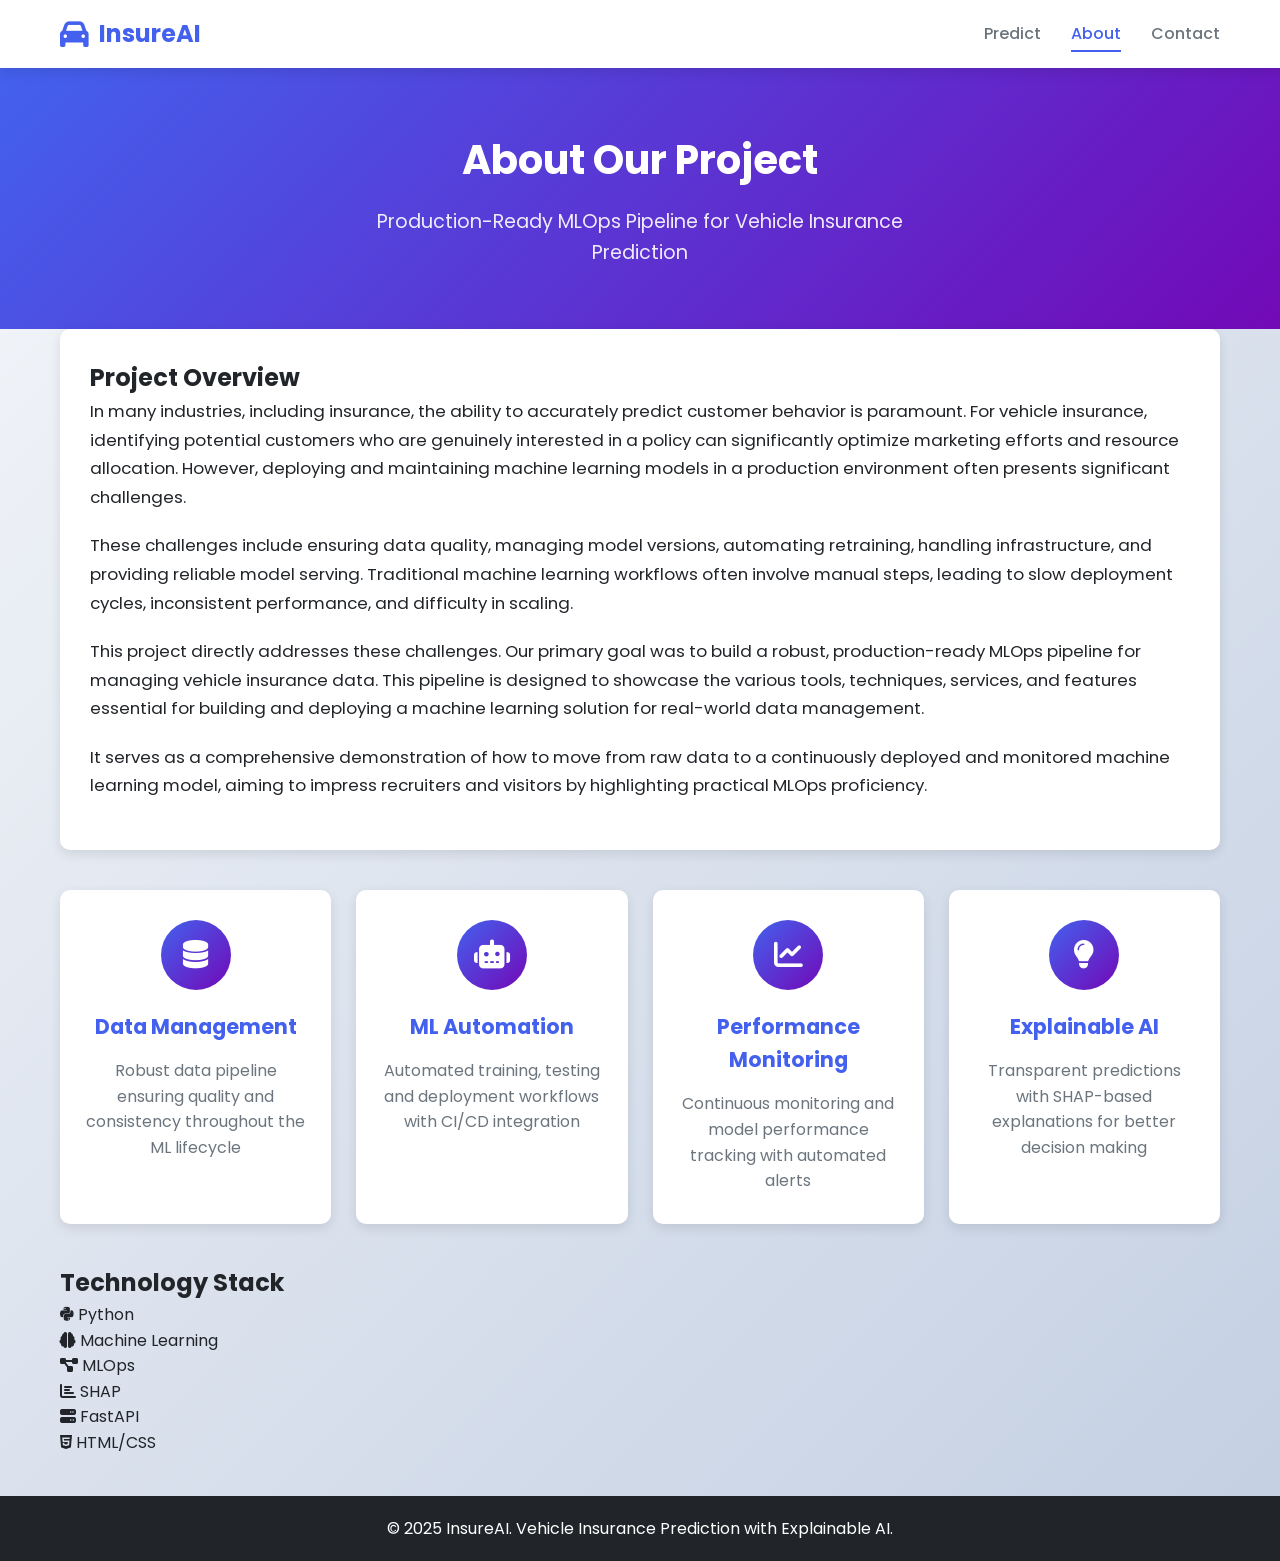
==== templates/contact.html @ 747cd45f "Final Part2.." ====
<!DOCTYPE html>
<html lang="en">
<head>
    <meta charset="UTF-8">
    <meta name="viewport" content="width=device-width, initial-scale=1.0">
    <title>About | InsureAI - Vehicle Insurance Prediction</title>
    <link rel="stylesheet" href="/static/css/style.css">
    <link href="https://fonts.googleapis.com/css2?family=Poppins:wght@300;400;500;600;700&display=swap" rel="stylesheet">
    <link rel="stylesheet" href="https://cdnjs.cloudflare.com/ajax/libs/font-awesome/6.4.0/css/all.min.css">
</head>
<body>
    <!-- Header Section -->
    <header class="header">
        <div class="container">
            <div class="logo">
                <i class="fas fa-car"></i>
                <span>InsureAI</span>
            </div>
            <nav class="nav">
                <a href="/" class="nav-link">Predict</a>
                <a href="/about" class="nav-link active">About</a>
                <a href="/contact" class="nav-link">Contact</a>
            </nav>
        </div>
    </header>

    <!-- Hero Section -->
    <section class="hero">
        <div class="container">
            <div class="hero-content">
                <h1>About Our Project</h1>
                <p>Production-Ready MLOps Pipeline for Vehicle Insurance Prediction</p>
            </div>
        </div>
    </section>

    <!-- Main Content -->
    <main class="main">
        <div class="container">
            <div class="about-content">
                <div class="about-text">
                    <h2>Project Overview</h2>
                    <p>
                        In many industries, including insurance, the ability to accurately predict customer behavior is paramount. For vehicle insurance, identifying potential customers who are genuinely interested in a policy can significantly optimize marketing efforts and resource allocation. However, deploying and maintaining machine learning models in a production environment often presents significant challenges.
                    </p>
                    <p>
                        These challenges include ensuring data quality, managing model versions, automating retraining, handling infrastructure, and providing reliable model serving. Traditional machine learning workflows often involve manual steps, leading to slow deployment cycles, inconsistent performance, and difficulty in scaling.
                    </p>
                    <p>
                        This project directly addresses these challenges. Our primary goal was to build a robust, production-ready MLOps pipeline for managing vehicle insurance data. This pipeline is designed to showcase the various tools, techniques, services, and features essential for building and deploying a machine learning solution for real-world data management.
                    </p>
                    <p>
                        It serves as a comprehensive demonstration of how to move from raw data to a continuously deployed and monitored machine learning model, aiming to impress recruiters and visitors by highlighting practical MLOps proficiency.
                    </p>
                </div>

                <div class="features-grid">
                    <div class="feature-card">
                        <div class="feature-icon">
                            <i class="fas fa-database"></i>
                        </div>
                        <h3>Data Management</h3>
                        <p>Robust data pipeline ensuring quality and consistency throughout the ML lifecycle</p>
                    </div>
                    <div class="feature-card">
                        <div class="feature-icon">
                            <i class="fas fa-robot"></i>
                        </div>
                        <h3>ML Automation</h3>
                        <p>Automated training, testing and deployment workflows with CI/CD integration</p>
                    </div>
                    <div class="feature-card">
                        <div class="feature-icon">
                            <i class="fas fa-chart-line"></i>
                        </div>
                        <h3>Performance Monitoring</h3>
                        <p>Continuous monitoring and model performance tracking with automated alerts</p>
                    </div>
                    <div class="feature-card">
                        <div class="feature-icon">
                            <i class="fas fa-lightbulb"></i>
                        </div>
                        <h3>Explainable AI</h3>
                        <p>Transparent predictions with SHAP-based explanations for better decision making</p>
                    </div>
                </div>

                <div class="tech-stack">
                    <h2>Technology Stack</h2>
                    <div class="tech-grid">
                        <div class="tech-item">
                            <i class="fab fa-python"></i>
                            <span>Python</span>
                        </div>
                        <div class="tech-item">
                            <i class="fas fa-brain"></i>
                            <span>Machine Learning</span>
                        </div>
                        <div class="tech-item">
                            <i class="fas fa-project-diagram"></i>
                            <span>MLOps</span>
                        </div>
                        <div class="tech-item">
                            <i class="fas fa-chart-bar"></i>
                            <span>SHAP</span>
                        </div>
                        <div class="tech-item">
                            <i class="fas fa-server"></i>
                            <span>FastAPI</span>
                        </div>
                        <div class="tech-item">
                            <i class="fab fa-html5"></i>
                            <span>HTML/CSS</span>
                        </div>
                    </div>
                </div>
            </div>
        </div>
    </main>

    <!-- Footer -->
    <footer class="footer">
        <div class="container">
            <p>&copy; 2025 InsureAI. Vehicle Insurance Prediction with Explainable AI.</p>
        </div>
    </footer>
</body>
</html>
---- static/css/style.css ----
/* style.css - Enhanced for Vehicle Insurance Prediction */

/* Reset and Base Styles */
* {
    margin: 0;
    padding: 0;
    box-sizing: border-box;
}

:root {
    --primary: #4361ee;
    --primary-dark: #3a56d4;
    --secondary: #7209b7;
    --success: #4cc9f0;
    --danger: #f72585;
    --warning: #f8961e;
    --light: #f8f9fa;
    --dark: #212529;
    --gray: #6c757d;
    --light-gray: #e9ecef;
    --white: #ffffff;
    --shadow: 0 4px 12px rgba(0, 0, 0, 0.1);
    --radius: 10px;
    --transition: all 0.3s ease;
}

body {
    font-family: 'Poppins', sans-serif;
    line-height: 1.6;
    color: var(--dark);
    background: linear-gradient(135deg, #f5f7fa 0%, #c3cfe2 100%);
    min-height: 100vh;
    display: flex;
    flex-direction: column;
}

.container {
    width: 100%;
    max-width: 1200px;
    margin: 0 auto;
    padding: 0 20px;
}

/* Header Styles */
.header {
    background: var(--white);
    box-shadow: var(--shadow);
    position: sticky;
    top: 0;
    z-index: 100;
}

.header .container {
    display: flex;
    justify-content: space-between;
    align-items: center;
    padding: 15px 20px;
}

.logo {
    display: flex;
    align-items: center;
    font-size: 1.5rem;
    font-weight: 700;
    color: var(--primary);
}

.logo i {
    margin-right: 10px;
    font-size: 1.8rem;
}

.nav {
    display: flex;
    gap: 30px;
}

.nav-link {
    text-decoration: none;
    color: var(--gray);
    font-weight: 500;
    transition: var(--transition);
    position: relative;
}

.nav-link:hover,
.nav-link.active {
    color: var(--primary);
}

.nav-link.active::after {
    content: '';
    position: absolute;
    bottom: -5px;
    left: 0;
    width: 100%;
    height: 2px;
    background: var(--primary);
}

/* Hero Section */
.hero {
    background: linear-gradient(135deg, var(--primary) 0%, var(--secondary) 100%);
    color: var(--white);
    padding: 60px 0;
    text-align: center;
}

.hero-content h1 {
    font-size: 2.5rem;
    margin-bottom: 15px;
    font-weight: 700;
}

.hero-content p {
    font-size: 1.2rem;
    opacity: 0.9;
    max-width: 600px;
    margin: 0 auto;
}

/* Main Content */
.main {
    flex: 1;
}

.section {
    padding: 60px 0;
}

.section-header {
    text-align: center;
    margin-bottom: 50px;
}

.section-header h2 {
    color: var(--primary);
    font-size: 2.2rem;
    margin-bottom: 15px;
}

.section-header p {
    color: var(--gray);
    font-size: 1.1rem;
    max-width: 600px;
    margin: 0 auto;
}

/* Card Styles */
.card {
    background: var(--white);
    border-radius: var(--radius);
    box-shadow: var(--shadow);
    overflow: hidden;
}

.card-header {
    padding: 30px;
    border-bottom: 1px solid var(--light-gray);
    background: linear-gradient(to right, #f8f9fa, #ffffff);
}

.card-header h2 {
    color: var(--primary);
    margin-bottom: 10px;
    font-size: 1.8rem;
}

.card-header p {
    color: var(--gray);
    font-size: 1rem;
}

/* Form Styles */
.prediction-form {
    padding: 30px;
}

.form-row {
    display: flex;
    gap: 20px;
    margin-bottom: 25px;
}

.form-group {
    flex: 1;
    display: flex;
    flex-direction: column;
}

.form-group label {
    display: flex;
    align-items: center;
    margin-bottom: 10px;
    font-weight: 600;
    color: var(--dark);
}

.form-group label i {
    margin-right: 8px;
    color: var(--primary);
    width: 20px;
    text-align: center;
}

input[type="number"],
input[type="text"],
input[type="email"],
textarea {
    padding: 12px 15px;
    border: 1px solid var(--light-gray);
    border-radius: var(--radius);
    font-size: 1rem;
    transition: var(--transition);
    font-family: 'Poppins', sans-serif;
}

input[type="number"]:focus,
input[type="text"]:focus,
input[type="email"]:focus,
textarea:focus {
    outline: none;
    border-color: var(--primary);
    box-shadow: 0 0 0 3px rgba(67, 97, 238, 0.2);
}

.radio-group {
    display: flex;
    gap: 20px;
    margin-top: 5px;
}

.radio-group input[type="radio"] {
    display: none;
}

.radio-label {
    display: inline-block;
    padding: 10px 20px;
    background: var(--light-gray);
    border-radius: var(--radius);
    cursor: pointer;
    transition: var(--transition);
    text-align: center;
    flex: 1;
}

.radio-group input[type="radio"]:checked + .radio-label {
    background: var(--primary);
    color: var(--white);
}

.radio-label:hover {
    background: #dbe4ff;
}

/* Button Styles */
.form-actions {
    display: flex;
    gap: 15px;
    margin-top: 30px;
    flex-wrap: wrap;
}

.btn {
    display: inline-flex;
    align-items: center;
    justify-content: center;
    padding: 12px 25px;
    border: none;
    border-radius: var(--radius);
    font-size: 1rem;
    font-weight: 600;
    cursor: pointer;
    transition: var(--transition);
    text-decoration: none;
    gap: 8px;
}

.btn-primary {
    background: var(--primary);
    color: var(--white);
    flex: 1;
}

.btn-primary:hover {
    background: var(--primary-dark);
    transform: translateY(-2px);
    box-shadow: 0 6px 15px rgba(67, 97, 238, 0.3);
}

.btn-secondary {
    background: var(--light-gray);
    color: var(--dark);
    flex: 1;
}

.btn-secondary:hover {
    background: #dee2e6;
    transform: translateY(-2px);
}

/* Result Section */
.result-section {
    margin-top: 30px;
    padding: 0 30px 30px;
}

.result-card {
    background: var(--light);
    border-radius: var(--radius);
    overflow: hidden;
    box-shadow: 0 2px 8px rgba(0, 0, 0, 0.05);
}

.result-header {
    display: flex;
    justify-content: space-between;
    align-items: center;
    padding: 20px;
    background: var(--white);
    border-bottom: 1px solid var(--light-gray);
}

.result-header h3 {
    color: var(--dark);
    font-size: 1.3rem;
}

.prediction-badge {
    padding: 8px 20px;
    border-radius: 50px;
    font-weight: 600;
    font-size: 1rem;
}

.prediction-badge.interested {
    background: #d4edda;
    color: #155724;
    border: 1px solid #c3e6cb;
}

.prediction-badge.not-interested {
    background: #f8d7da;
    color: #721c24;
    border: 1px solid #f5c6cb;
}

/* Explanation Card */
.explanation-card {
    margin-top: 20px;
    background: var(--white);
    border-radius: var(--radius);
    overflow: hidden;
    box-shadow: 0 2px 8px rgba(0, 0, 0, 0.05);
}

.explanation-header {
    display: flex;
    align-items: center;
    padding: 20px;
    background: linear-gradient(to right, #fff9db, #ffffff);
    border-bottom: 1px solid #ffeeba;
}

.explanation-header i {
    color: #ffc107;
    font-size: 1.5rem;
    margin-right: 10px;
}

.explanation-header h3 {
    color: #856404;
    font-size: 1.3rem;
}

.explanation-content {
    padding: 20px;
}

.explanation-content p {
    line-height: 1.7;
    color: var(--dark);
}

/* Technical Details */
.technical-details {
    padding: 0 20px 20px;
}

details {
    border: 1px solid var(--light-gray);
    border-radius: var(--radius);
    overflow: hidden;
}

summary {
    padding: 15px 20px;
    background: var(--light);
    cursor: pointer;
    font-weight: 600;
    display: flex;
    align-items: center;
    gap: 10px;
    transition: var(--transition);
}

summary:hover {
    background: #e9ecef;
}

summary i {
    color: var(--primary);
}

.shap-data {
    padding: 15px;
    background: #f8f9fa;
    border-top: 1px solid var(--light-gray);
    max-height: 300px;
    overflow-y: auto;
}

.shap-data pre {
    font-family: 'Courier New', monospace;
    font-size: 0.8rem;
    white-space: pre-wrap;
    word-break: break-all;
    color: var(--dark);
}

/* About Section */
.about-content {
    display: flex;
    flex-direction: column;
    gap: 40px;
}

.about-text {
    background: var(--white);
    padding: 30px;
    border-radius: var(--radius);
    box-shadow: var(--shadow);
}

.about-text p {
    margin-bottom: 20px;
    font-size: 1.05rem;
    line-height: 1.7;
}

.features-grid {
    display: grid;
    grid-template-columns: repeat(auto-fit, minmax(250px, 1fr));
    gap: 25px;
}

.feature-card {
    background: var(--white);
    padding: 30px 25px;
    border-radius: var(--radius);
    box-shadow: var(--shadow);
    text-align: center;
    transition: var(--transition);
}

.feature-card:hover {
    transform: translateY(-5px);
    box-shadow: 0 8px 20px rgba(0, 0, 0, 0.15);
}

.feature-icon {
    width: 70px;
    height: 70px;
    background: linear-gradient(135deg, var(--primary), var(--secondary));
    border-radius: 50%;
    display: flex;
    align-items: center;
    justify-content: center;
    margin: 0 auto 20px;
}

.feature-icon i {
    font-size: 1.8rem;
    color: var(--white);
}

.feature-card h3 {
    margin-bottom: 15px;
    color: var(--primary);
    font-size: 1.3rem;
}

.feature-card p {
    color: var(--gray);
    line-height: 1.6;
}

/* Contact Section */
.contact-content {
    display: grid;
    grid-template-columns: 1fr 1fr;
    gap: 50px;
}

.contact-info {
    display: flex;
    flex-direction: column;
    gap: 25px;
}

.contact-item {
    display: flex;
    align-items: flex-start;
    gap: 20px;
    background: var(--white);
    padding: 25px;
    border-radius: var(--radius);
    box-shadow: var(--shadow);
}

.contact-icon {
    width: 50px;
    height: 50px;
    background: linear-gradient(135deg, var(--primary), var(--secondary));
    border-radius: 50%;
    display: flex;
    align-items: center;
    justify-content: center;
    flex-shrink: 0;
}

.contact-icon i {
    color: var(--white);
    font-size: 1.2rem;
}

.contact-details h3 {
    margin-bottom: 8px;
    color: var(--primary);
}

.contact-details p {
    color: var(--gray);
}

.contact-form {
    background: var(--white);
    padding: 30px;
    border-radius: var(--radius);
    box-shadow: var(--shadow);
}

.contact-form h3 {
    margin-bottom: 25px;
    color: var(--primary);
    text-align: center;
    font-size: 1.5rem;
}

.message-form .form-group {
    margin-bottom: 20px;
}

.message-form textarea {
    resize: vertical;
    min-height: 120px;
}

/* Footer */
.footer {
    background: var(--dark);
    color: var(--white);
    text-align: center;
    padding: 20px 0;
    margin-top: 40px;
}

/* Responsive Design */
@media (max-width: 768px) {
    .header .container {
        flex-direction: column;
        gap: 15px;
    }
    
    .nav {
        gap: 15px;
    }
    
    .hero-content h1 {
        font-size: 2rem;
    }
    
    .form-row {
        flex-direction: column;
        gap: 15px;
    }
    
    .form-actions {
        flex-direction: column;
    }
    
    .result-header {
        flex-direction: column;
        gap: 15px;
        align-items: flex-start;
    }
    
    .card-header, .prediction-form, .result-section {
        padding: 20px;
    }
    
    .contact-content {
        grid-template-columns: 1fr;
        gap: 30px;
    }
    
    .features-grid {
        grid-template-columns: 1fr;
    }
}

@media (max-width: 480px) {
    .hero {
        padding: 40px 0;
    }
    
    .hero-content h1 {
        font-size: 1.8rem;
    }
    
    .hero-content p {
        font-size: 1rem;
    }
    
    .radio-group {
        flex-direction: column;
        gap: 10px;
    }
    
    .section {
        padding: 40px 0;
    }
    
    .section-header h2 {
        font-size: 1.8rem;
    }
}
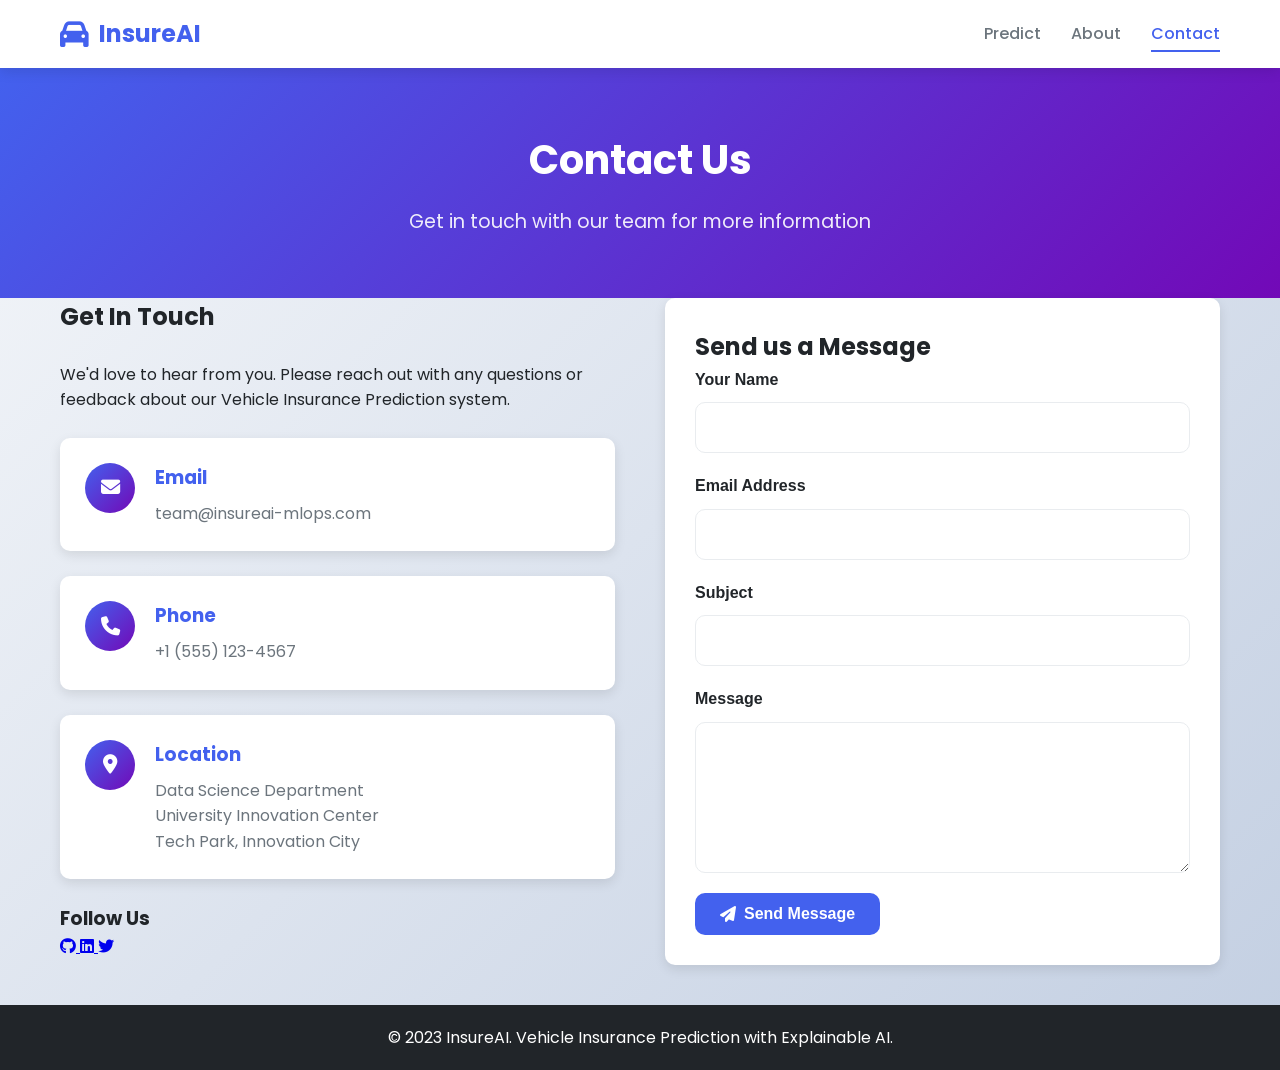
==== commit abff202a: "New final.." ====
--- a/templates/contact.html
+++ b/templates/contact.html
@@ -3,7 +3,7 @@
 <head>
     <meta charset="UTF-8">
     <meta name="viewport" content="width=device-width, initial-scale=1.0">
-    <title>About | InsureAI - Vehicle Insurance Prediction</title>
+    <title>Contact | InsureAI - Vehicle Insurance Prediction</title>
     <link rel="stylesheet" href="/static/css/style.css">
     <link href="https://fonts.googleapis.com/css2?family=Poppins:wght@300;400;500;600;700&display=swap" rel="stylesheet">
     <link rel="stylesheet" href="https://cdnjs.cloudflare.com/ajax/libs/font-awesome/6.4.0/css/all.min.css">
@@ -18,8 +18,8 @@
             </div>
             <nav class="nav">
                 <a href="/" class="nav-link">Predict</a>
-                <a href="/about" class="nav-link active">About</a>
-                <a href="/contact" class="nav-link">Contact</a>
+                <a href="/about" class="nav-link">About</a>
+                <a href="/contact" class="nav-link active">Contact</a>
             </nav>
         </div>
     </header>
@@ -28,8 +28,8 @@
     <section class="hero">
         <div class="container">
             <div class="hero-content">
-                <h1>About Our Project</h1>
-                <p>Production-Ready MLOps Pipeline for Vehicle Insurance Prediction</p>
+                <h1>Contact Us</h1>
+                <p>Get in touch with our team for more information</p>
             </div>
         </div>
     </section>
@@ -37,82 +37,81 @@
     <!-- Main Content -->
     <main class="main">
         <div class="container">
-            <div class="about-content">
-                <div class="about-text">
-                    <h2>Project Overview</h2>
-                    <p>
-                        In many industries, including insurance, the ability to accurately predict customer behavior is paramount. For vehicle insurance, identifying potential customers who are genuinely interested in a policy can significantly optimize marketing efforts and resource allocation. However, deploying and maintaining machine learning models in a production environment often presents significant challenges.
-                    </p>
-                    <p>
-                        These challenges include ensuring data quality, managing model versions, automating retraining, handling infrastructure, and providing reliable model serving. Traditional machine learning workflows often involve manual steps, leading to slow deployment cycles, inconsistent performance, and difficulty in scaling.
-                    </p>
-                    <p>
-                        This project directly addresses these challenges. Our primary goal was to build a robust, production-ready MLOps pipeline for managing vehicle insurance data. This pipeline is designed to showcase the various tools, techniques, services, and features essential for building and deploying a machine learning solution for real-world data management.
-                    </p>
-                    <p>
-                        It serves as a comprehensive demonstration of how to move from raw data to a continuously deployed and monitored machine learning model, aiming to impress recruiters and visitors by highlighting practical MLOps proficiency.
-                    </p>
-                </div>
+            <div class="contact-content">
+                <div class="contact-info">
+                    <h2>Get In Touch</h2>
+                    <p>We'd love to hear from you. Please reach out with any questions or feedback about our Vehicle Insurance Prediction system.</p>
+                    
+                    <div class="contact-item">
+                        <div class="contact-icon">
+                            <i class="fas fa-envelope"></i>
+                        </div>
+                        <div class="contact-details">
+                            <h3>Email</h3>
+                            <p>team@insureai-mlops.com</p>
+                        </div>
+                    </div>
+                    
+                    <div class="contact-item">
+                        <div class="contact-icon">
+                            <i class="fas fa-phone"></i>
+                        </div>
+                        <div class="contact-details">
+                            <h3>Phone</h3>
+                            <p>+1 (555) 123-4567</p>
+                        </div>
+                    </div>
+                    
+                    <div class="contact-item">
+                        <div class="contact-icon">
+                            <i class="fas fa-map-marker-alt"></i>
+                        </div>
+                        <div class="contact-details">
+                            <h3>Location</h3>
+                            <p>Data Science Department<br>University Innovation Center<br>Tech Park, Innovation City</p>
+                        </div>
+                    </div>
 
-                <div class="features-grid">
-                    <div class="feature-card">
-                        <div class="feature-icon">
-                            <i class="fas fa-database"></i>
+                    <div class="social-links">
+                        <h3>Follow Us</h3>
+                        <div class="social-icons">
+                            <a href="#" class="social-link">
+                                <i class="fab fa-github"></i>
+                            </a>
+                            <a href="#" class="social-link">
+                                <i class="fab fa-linkedin"></i>
+                            </a>
+                            <a href="#" class="social-link">
+                                <i class="fab fa-twitter"></i>
+                            </a>
                         </div>
-                        <h3>Data Management</h3>
-                        <p>Robust data pipeline ensuring quality and consistency throughout the ML lifecycle</p>
-                    </div>
-                    <div class="feature-card">
-                        <div class="feature-icon">
-                            <i class="fas fa-robot"></i>
-                        </div>
-                        <h3>ML Automation</h3>
-                        <p>Automated training, testing and deployment workflows with CI/CD integration</p>
-                    </div>
-                    <div class="feature-card">
-                        <div class="feature-icon">
-                            <i class="fas fa-chart-line"></i>
-                        </div>
-                        <h3>Performance Monitoring</h3>
-                        <p>Continuous monitoring and model performance tracking with automated alerts</p>
-                    </div>
-                    <div class="feature-card">
-                        <div class="feature-icon">
-                            <i class="fas fa-lightbulb"></i>
-                        </div>
-                        <h3>Explainable AI</h3>
-                        <p>Transparent predictions with SHAP-based explanations for better decision making</p>
                     </div>
                 </div>
 
-                <div class="tech-stack">
-                    <h2>Technology Stack</h2>
-                    <div class="tech-grid">
-                        <div class="tech-item">
-                            <i class="fab fa-python"></i>
-                            <span>Python</span>
+                <div class="contact-form">
+                    <h2>Send us a Message</h2>
+                    <form class="message-form" id="contactForm">
+                        <div class="form-group">
+                            <label for="name">Your Name</label>
+                            <input type="text" id="name" name="name" required>
                         </div>
-                        <div class="tech-item">
-                            <i class="fas fa-brain"></i>
-                            <span>Machine Learning</span>
+                        <div class="form-group">
+                            <label for="email">Email Address</label>
+                            <input type="email" id="email" name="email" required>
                         </div>
-                        <div class="tech-item">
-                            <i class="fas fa-project-diagram"></i>
-                            <span>MLOps</span>
+                        <div class="form-group">
+                            <label for="subject">Subject</label>
+                            <input type="text" id="subject" name="subject" required>
                         </div>
-                        <div class="tech-item">
-                            <i class="fas fa-chart-bar"></i>
-                            <span>SHAP</span>
+                        <div class="form-group">
+                            <label for="message">Message</label>
+                            <textarea id="message" name="message" rows="5" required></textarea>
                         </div>
-                        <div class="tech-item">
-                            <i class="fas fa-server"></i>
-                            <span>FastAPI</span>
-                        </div>
-                        <div class="tech-item">
-                            <i class="fab fa-html5"></i>
-                            <span>HTML/CSS</span>
-                        </div>
-                    </div>
+                        <button type="submit" class="btn btn-primary">
+                            <i class="fas fa-paper-plane"></i>
+                            Send Message
+                        </button>
+                    </form>
                 </div>
             </div>
         </div>
@@ -121,8 +120,21 @@
     <!-- Footer -->
     <footer class="footer">
         <div class="container">
-            <p>&copy; 2025 InsureAI. Vehicle Insurance Prediction with Explainable AI.</p>
+            <p>&copy; 2023 InsureAI. Vehicle Insurance Prediction with Explainable AI.</p>
         </div>
     </footer>
+
+    <script>
+        // Contact form handling
+        document.getElementById('contactForm').addEventListener('submit', function(e) {
+            e.preventDefault();
+            
+            // Show success message
+            alert('Thank you for your message! We will get back to you soon.');
+            
+            // Reset form
+            this.reset();
+        });
+    </script>
 </body>
 </html>
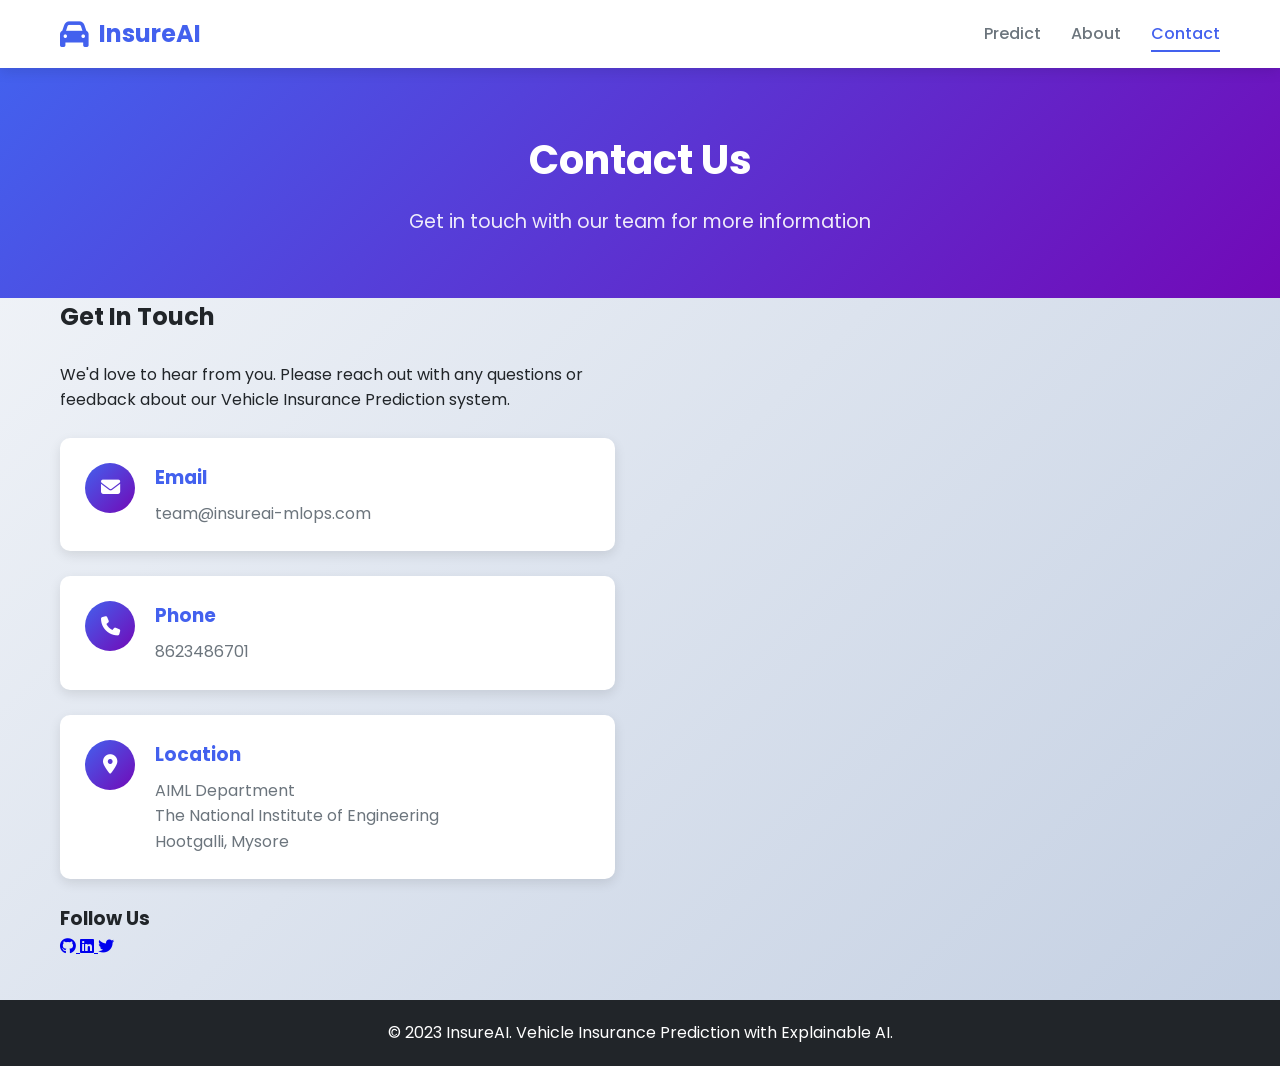
==== commit 8b696a84: "Grand Finale.." ====
--- a/templates/contact.html
+++ b/templates/contact.html
@@ -58,7 +58,7 @@
                         </div>
                         <div class="contact-details">
                             <h3>Phone</h3>
-                            <p>+1 (555) 123-4567</p>
+                            <p>8623486701</p>
                         </div>
                     </div>
                     
@@ -68,7 +68,7 @@
                         </div>
                         <div class="contact-details">
                             <h3>Location</h3>
-                            <p>Data Science Department<br>University Innovation Center<br>Tech Park, Innovation City</p>
+                            <p>AIML Department<br>The National Institute of Engineering<br>Hootgalli, Mysore</p>
                         </div>
                     </div>
 
@@ -88,7 +88,7 @@
                     </div>
                 </div>
 
-                <div class="contact-form">
+                <!-- <div class="contact-form">
                     <h2>Send us a Message</h2>
                     <form class="message-form" id="contactForm">
                         <div class="form-group">
@@ -112,7 +112,8 @@
                             Send Message
                         </button>
                     </form>
-                </div>
+                </div> -->
+                 
             </div>
         </div>
     </main>
@@ -124,7 +125,7 @@
         </div>
     </footer>
 
-    <script>
+    <!-- <script>
         // Contact form handling
         document.getElementById('contactForm').addEventListener('submit', function(e) {
             e.preventDefault();
@@ -135,6 +136,6 @@
             // Reset form
             this.reset();
         });
-    </script>
+    </script> -->
 </body>
 </html>
--- a/static/css/style.css
+++ b/static/css/style.css
@@ -544,19 +544,19 @@
     color: var(--gray);
 }
 
-.contact-form {
+/* .contact-form {
     background: var(--white);
     padding: 30px;
     border-radius: var(--radius);
     box-shadow: var(--shadow);
-}
-
-.contact-form h3 {
+} */
+
+/* .contact-form h3 {
     margin-bottom: 25px;
     color: var(--primary);
     text-align: center;
     font-size: 1.5rem;
-}
+} */
 
 .message-form .form-group {
     margin-bottom: 20px;
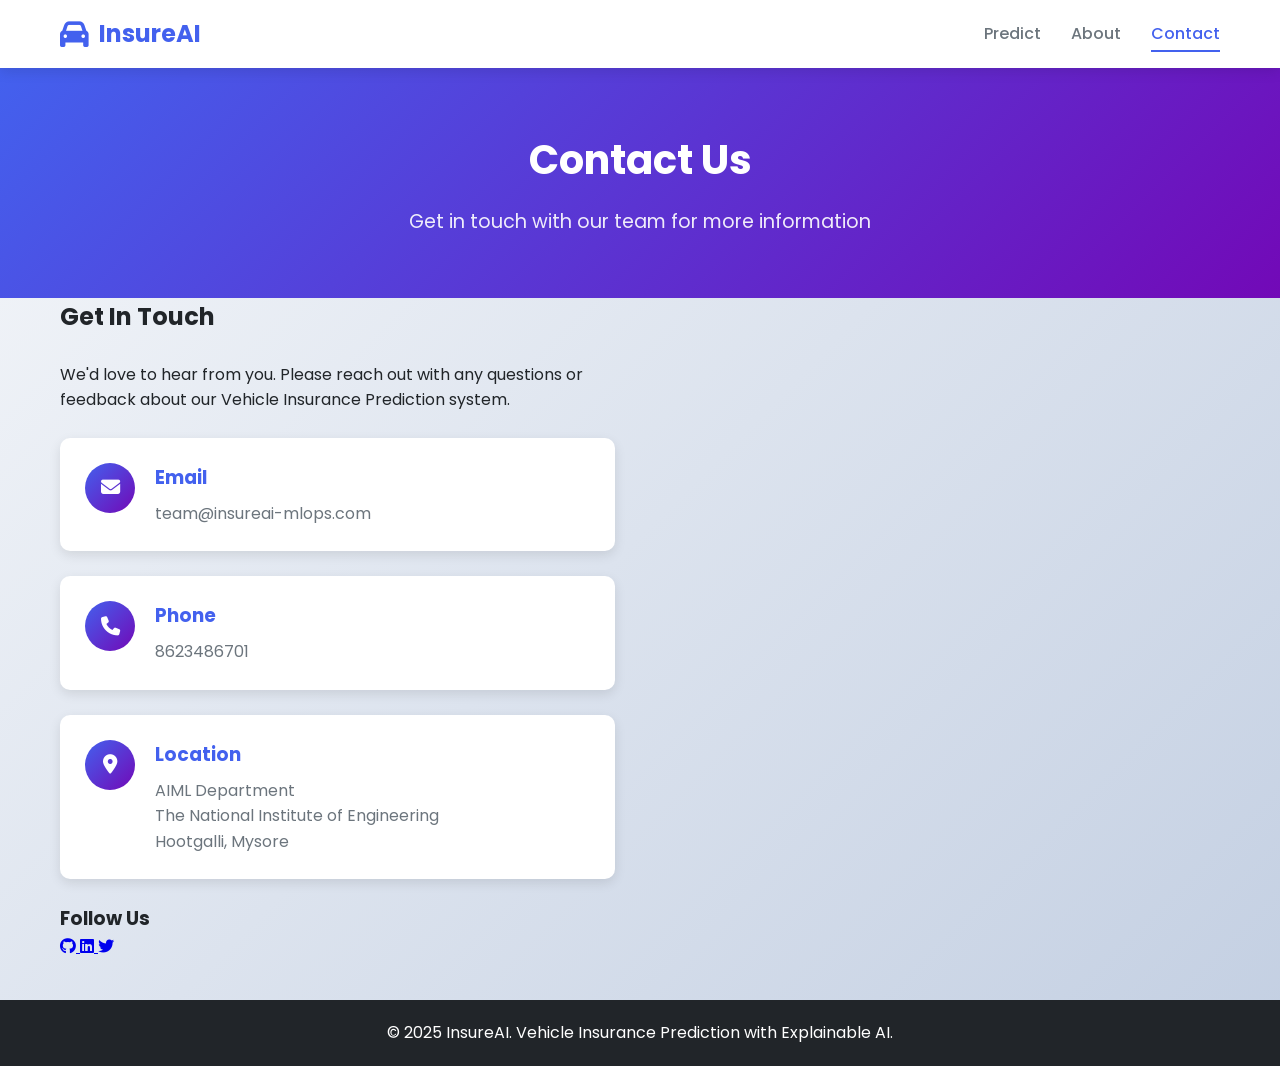
==== commit 12b4220d: "Graaand Finaale.." ====
--- a/templates/contact.html
+++ b/templates/contact.html
@@ -121,7 +121,7 @@
     <!-- Footer -->
     <footer class="footer">
         <div class="container">
-            <p>&copy; 2023 InsureAI. Vehicle Insurance Prediction with Explainable AI.</p>
+            <p>&copy; 2025 InsureAI. Vehicle Insurance Prediction with Explainable AI.</p>
         </div>
     </footer>
 
